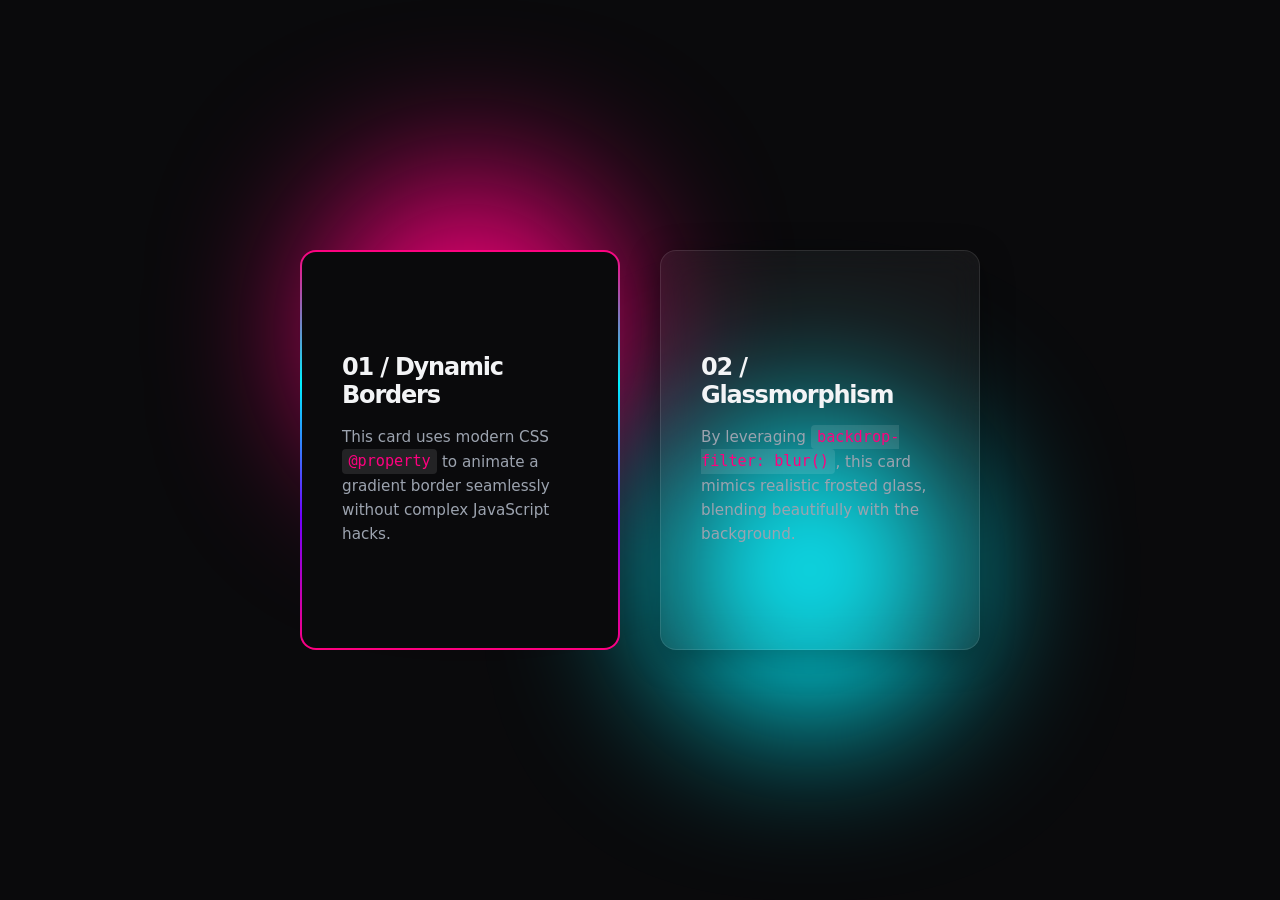
==== css1.html @ 93e4561b "test" ====
<!DOCTYPE html>
<html lang="en">
<head>
    <meta charset="UTF-8">
    <meta name="viewport" content="width=device-width, initial-scale=1.0">
    <title>Cool CSS Features Showcase</title>
    <link rel="stylesheet" href="/css1/style.css">
</head>
<body>

    <div class="container">
        <div class="card gradient-border">
            <h2>01 / Dynamic Borders</h2>
            <p>This card uses modern CSS <code>@property</code> to animate a gradient border seamlessly without complex JavaScript hacks.</p>
        </div>

        <div class="card glassmorphism">
            <h2>02 / Glassmorphism</h2>
            <p>By leveraging <code>backdrop-filter: blur()</code>, this card mimics realistic frosted glass, blending beautifully with the background.</p>
        </div>
    </div>

</body>
</html>
---- css1/style.css ----
/* Custom property registration for smooth gradient animation */
@property --angle {
    syntax: '<angle>';
    initial-value: 0deg;
    inherits: false;
}

:root {
    --bg-color: #0a0a0c;
    --card-bg: rgba(255, 255, 255, 0.03);
    --text-color: #f3f4f6;
}

* {
    box-sizing: border-box;
    margin: 0;
    padding: 0;
}

body {
    font-family: system-ui, -apple-system, BlinkMacSystemFont, 'Segoe UI', Roboto, sans-serif;
    background-color: var(--bg-color);
    color: var(--text-color);
    min-height: 100vh;
    display: flex;
    justify-content: center;
    align-items: center;
    overflow: hidden;
    position: relative;
}

/* Creating an abstract background for the glassmorphism effect to shine */
body::before, body::after {
    content: '';
    position: absolute;
    width: 300px;
    height: 300px;
    border-radius: 50%;
    filter: blur(80px);
    z-index: -1;
}

body::before {
    background: #ff007f;
    top: 20%;
    left: 25%;
}

body::after {
    background: #00f0ff;
    bottom: 20%;
    right: 25%;
}

.container {
    display: flex;
    gap: 2.5rem;
    padding: 2rem;
    flex-wrap: wrap;
    justify-content: center;
}

/* Base Card Styling */
.card {
    background: var(--card-bg);
    padding: 2.5rem;
    width: 320px;
    height: 400px;
    border-radius: 16px;
    display: flex;
    flex-direction: column;
    justify-content: center;
    gap: 1rem;
    position: relative;
}

.card h2 {
    font-size: 1.5rem;
    font-weight: 700;
    letter-spacing: -0.05em;
}

.card p {
    color: #9ca3af;
    line-height: 1.6;
    font-size: 0.95rem;
}

code {
    background: rgba(255, 255, 255, 0.1);
    padding: 0.2rem 0.4rem;
    border-radius: 4px;
    font-family: monospace;
    color: #ff007f;
}

/* Feature 1: Animated Gradient Border */
.gradient-border {
    border: 2px solid transparent;
    background-image: linear-gradient(var(--bg-color), var(--bg-color)), 
                      linear-gradient(var(--angle), #ff007f, #7000ff, #00f0ff, #ff007f);
    background-origin: border-box;
    background-clip: padding-box, border-box;
    animation: rotate-gradient 4s linear infinite;
}

@keyframes rotate-gradient {
    to {
        --angle: 360deg;
    }
}

/* Feature 2: Glassmorphism */
.glassmorphism {
    background: rgba(255, 255, 255, 0.05);
    border: 1px solid rgba(255, 255, 255, 0.1);
    /* The magic ingredient: */
    backdrop-filter: blur(16px);
    -webkit-backdrop-filter: blur(16px); 
    box-shadow: 0 8px 32px 0 rgba(0, 0, 0, 0.37);
}
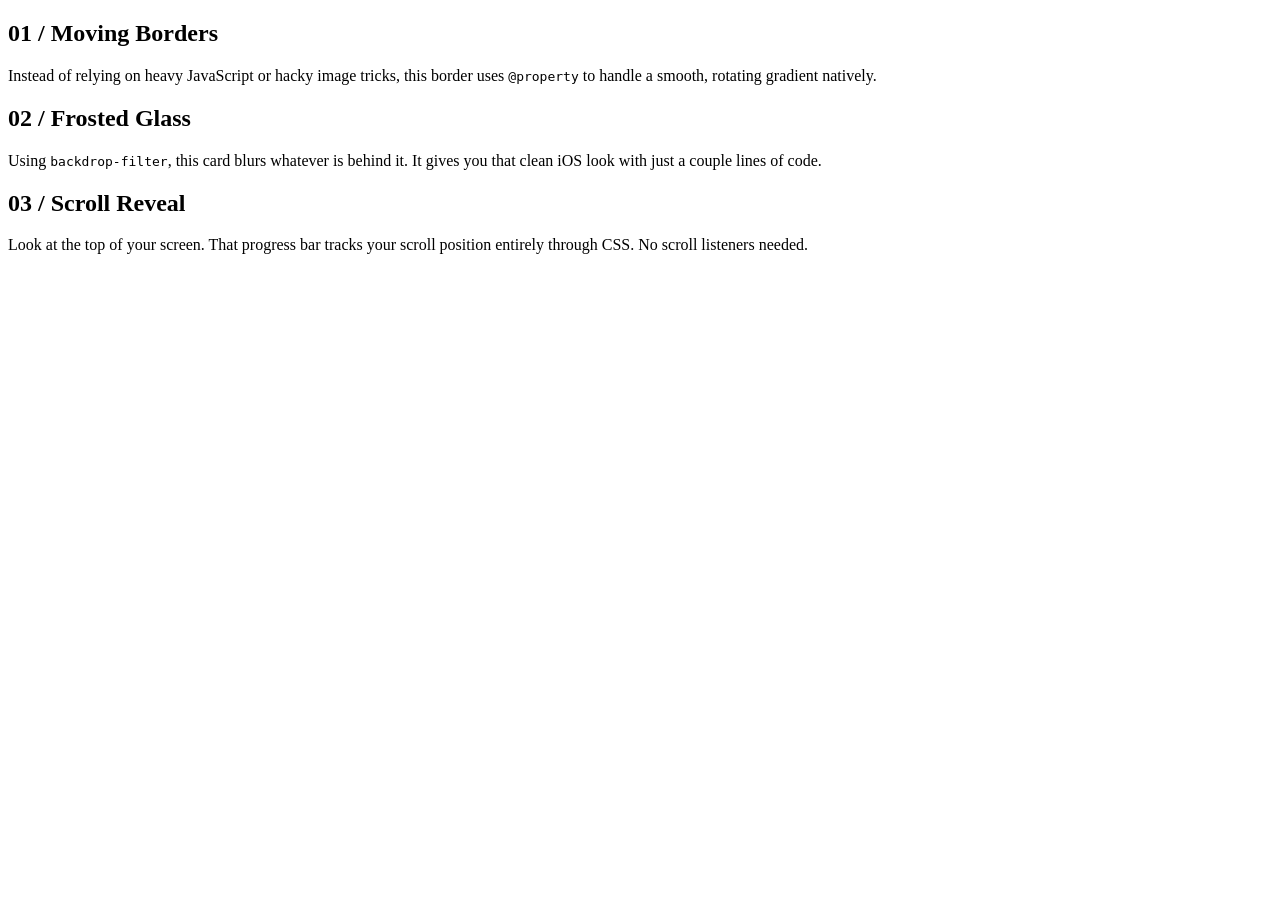
==== commit ac6b2a6b: "122" ====
--- a/css1.html
+++ b/css1.html
@@ -3,20 +3,27 @@
 <head>
     <meta charset="UTF-8">
     <meta name="viewport" content="width=device-width, initial-scale=1.0">
-    <title>Cool CSS Features Showcase</title>
-    <link rel="stylesheet" href="/css1/style.css">
+    <title>Cool CSS Stuff</title>
+    <link rel="stylesheet" href="style.css">
 </head>
 <body>
 
+    <div class="scroll-progress"></div>
+
     <div class="container">
         <div class="card gradient-border">
-            <h2>01 / Dynamic Borders</h2>
-            <p>This card uses modern CSS <code>@property</code> to animate a gradient border seamlessly without complex JavaScript hacks.</p>
+            <h2>01 / Moving Borders</h2>
+            <p>Instead of relying on heavy JavaScript or hacky image tricks, this border uses <code>@property</code> to handle a smooth, rotating gradient natively.</p>
         </div>
 
         <div class="card glassmorphism">
-            <h2>02 / Glassmorphism</h2>
-            <p>By leveraging <code>backdrop-filter: blur()</code>, this card mimics realistic frosted glass, blending beautifully with the background.</p>
+            <h2>02 / Frosted Glass</h2>
+            <p>Using <code>backdrop-filter</code>, this card blurs whatever is behind it. It gives you that clean iOS look with just a couple lines of code.</p>
+        </div>
+
+        <div class="card scroll-reveal">
+            <h2>03 / Scroll Reveal</h2>
+            <p>Look at the top of your screen. That progress bar tracks your scroll position entirely through CSS. No scroll listeners needed.</p>
         </div>
     </div>
 
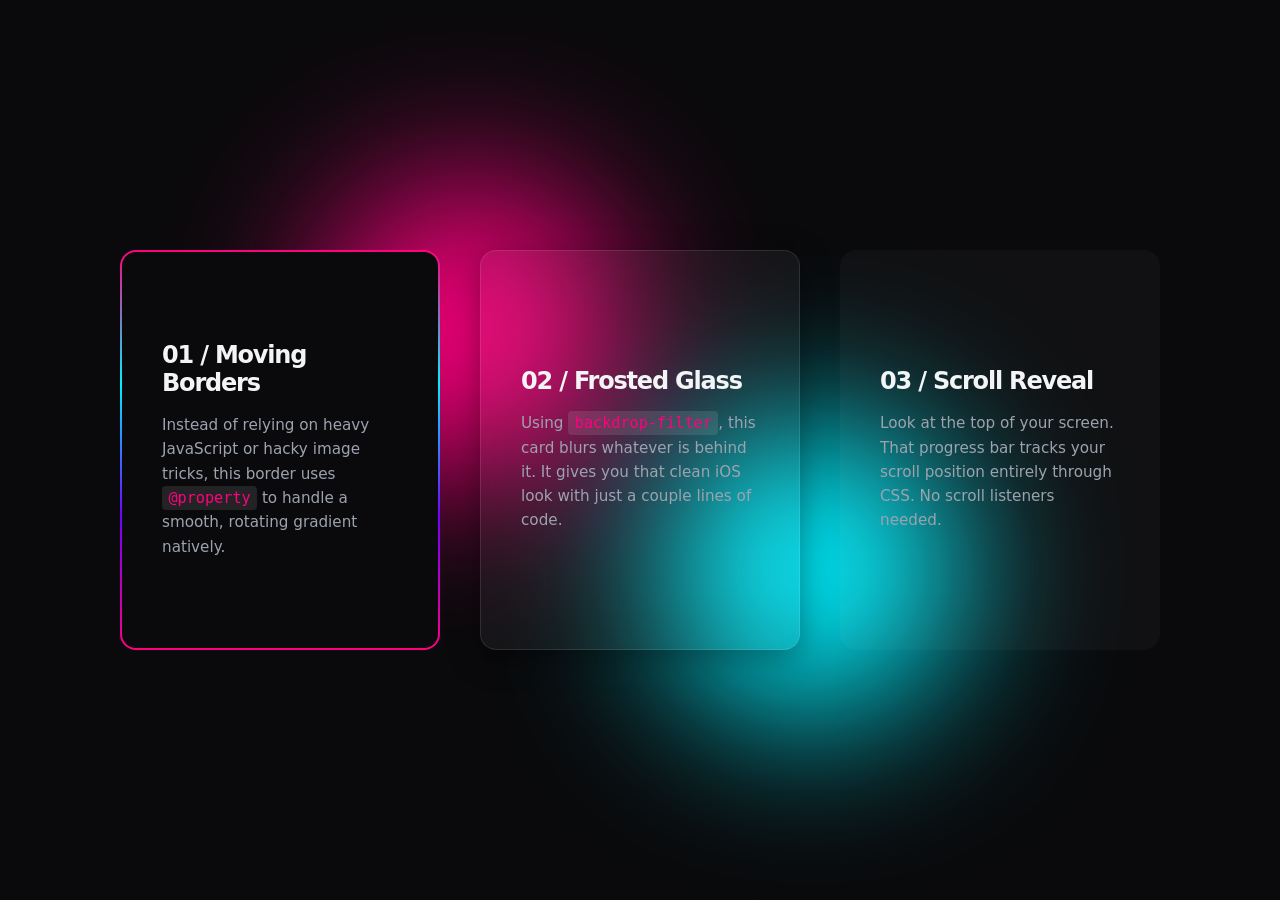
==== commit dfa72a74: "/ removed from line 7" ====
--- a/css1.html
+++ b/css1.html
@@ -4,7 +4,7 @@
     <meta charset="UTF-8">
     <meta name="viewport" content="width=device-width, initial-scale=1.0">
     <title>Cool CSS Stuff</title>
-    <link rel="stylesheet" href="style.css">
+    <link rel="stylesheet" href="css1/style.css">
 </head>
 <body>
 
--- a/css1/style.css
+++ b/css1/style.css
@@ -0,0 +1,121 @@
+/* Custom property registration for smooth gradient animation */
+@property --angle {
+    syntax: '<angle>';
+    initial-value: 0deg;
+    inherits: false;
+}
+
+:root {
+    --bg-color: #0a0a0c;
+    --card-bg: rgba(255, 255, 255, 0.03);
+    --text-color: #f3f4f6;
+}
+
+* {
+    box-sizing: border-box;
+    margin: 0;
+    padding: 0;
+}
+
+body {
+    font-family: system-ui, -apple-system, BlinkMacSystemFont, 'Segoe UI', Roboto, sans-serif;
+    background-color: var(--bg-color);
+    color: var(--text-color);
+    min-height: 100vh;
+    display: flex;
+    justify-content: center;
+    align-items: center;
+    overflow: hidden;
+    position: relative;
+}
+
+/* Creating an abstract background for the glassmorphism effect to shine */
+body::before, body::after {
+    content: '';
+    position: absolute;
+    width: 300px;
+    height: 300px;
+    border-radius: 50%;
+    filter: blur(80px);
+    z-index: -1;
+}
+
+body::before {
+    background: #ff007f;
+    top: 20%;
+    left: 25%;
+}
+
+body::after {
+    background: #00f0ff;
+    bottom: 20%;
+    right: 25%;
+}
+
+.container {
+    display: flex;
+    gap: 2.5rem;
+    padding: 2rem;
+    flex-wrap: wrap;
+    justify-content: center;
+}
+
+/* Base Card Styling */
+.card {
+    background: var(--card-bg);
+    padding: 2.5rem;
+    width: 320px;
+    height: 400px;
+    border-radius: 16px;
+    display: flex;
+    flex-direction: column;
+    justify-content: center;
+    gap: 1rem;
+    position: relative;
+}
+
+.card h2 {
+    font-size: 1.5rem;
+    font-weight: 700;
+    letter-spacing: -0.05em;
+}
+
+.card p {
+    color: #9ca3af;
+    line-height: 1.6;
+    font-size: 0.95rem;
+}
+
+code {
+    background: rgba(255, 255, 255, 0.1);
+    padding: 0.2rem 0.4rem;
+    border-radius: 4px;
+    font-family: monospace;
+    color: #ff007f;
+}
+
+/* Feature 1: Animated Gradient Border */
+.gradient-border {
+    border: 2px solid transparent;
+    background-image: linear-gradient(var(--bg-color), var(--bg-color)), 
+                      linear-gradient(var(--angle), #ff007f, #7000ff, #00f0ff, #ff007f);
+    background-origin: border-box;
+    background-clip: padding-box, border-box;
+    animation: rotate-gradient 4s linear infinite;
+}
+
+@keyframes rotate-gradient {
+    to {
+        --angle: 360deg;
+    }
+}
+
+/* Feature 2: Glassmorphism */
+.glassmorphism {
+    background: rgba(255, 255, 255, 0.05);
+    border: 1px solid rgba(255, 255, 255, 0.1);
+    /* The magic ingredient: */
+    backdrop-filter: blur(16px);
+    -webkit-backdrop-filter: blur(16px); 
+    box-shadow: 0 8px 32px 0 rgba(0, 0, 0, 0.37);
+}
